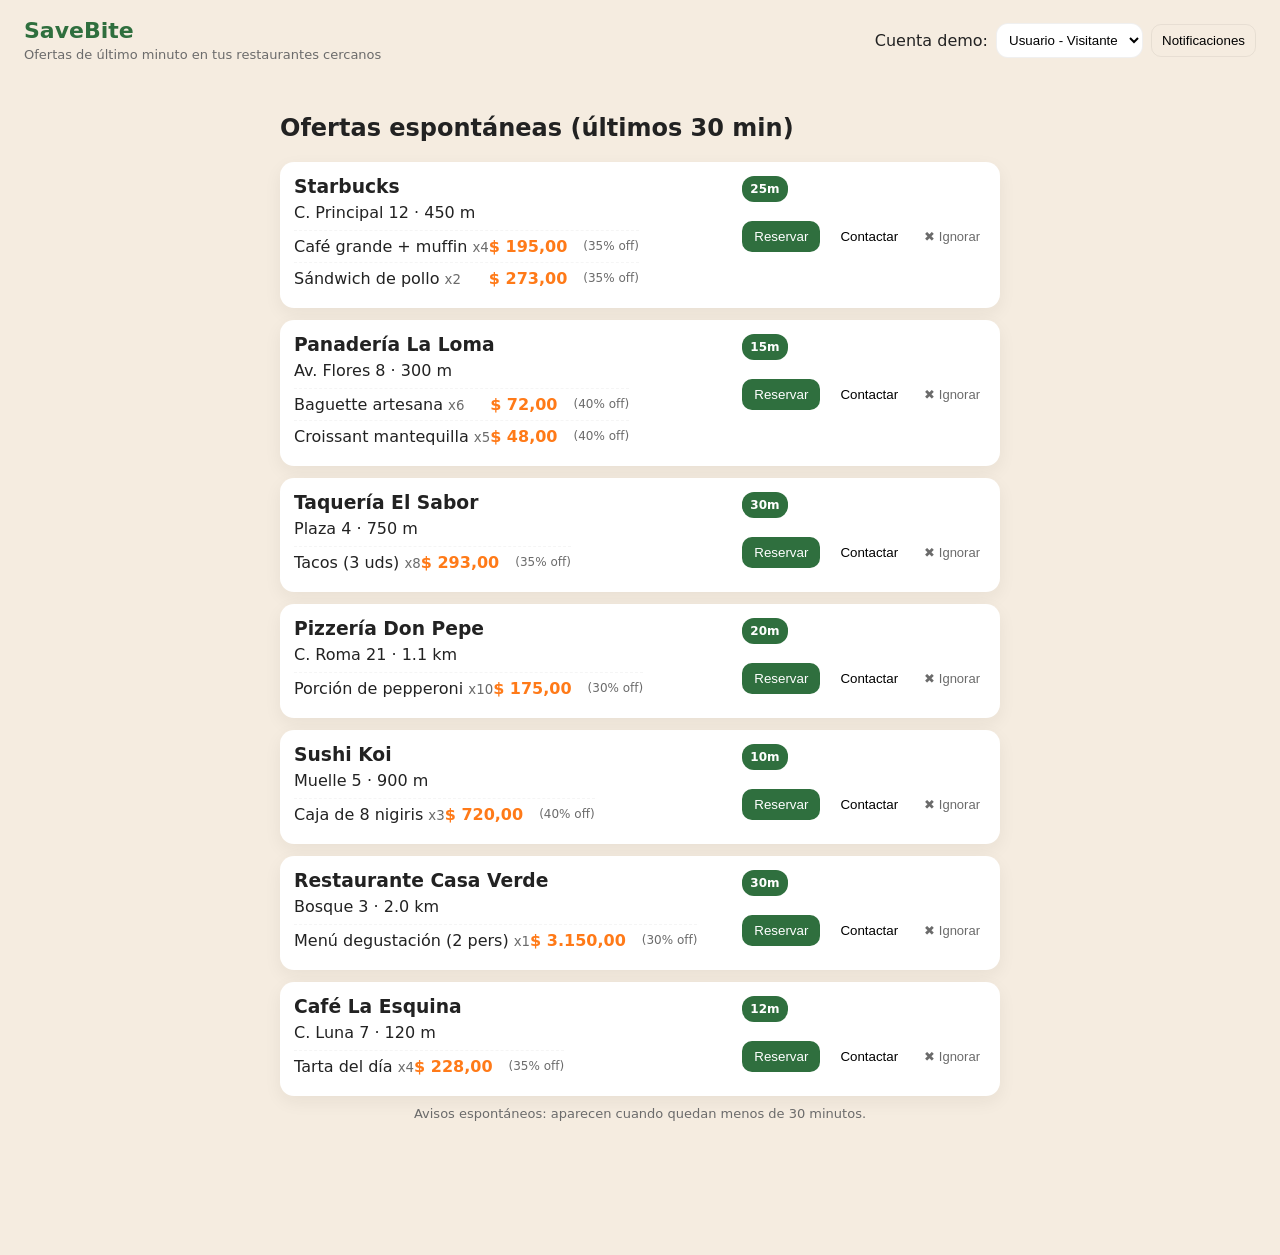
==== index.html @ 7e4fa048 "1er prototipo" ====
<!doctype html>
<html lang="es">
  <head>
    <meta charset="utf-8" />
    <meta name="viewport" content="width=device-width,initial-scale=1" />
    <title>SaveBite — Ofertas de último momento</title>
    <link rel="stylesheet" href="styles.css" />
  </head>
  <body>
    <header class="site-header">
      <div class="brand">
        <h1>SaveBite</h1>
        <p class="tag">Ofertas de último minuto en tus restaurantes cercanos</p>
      </div>
      <div class="controls">
        <label for="demoAccount">Cuenta demo:</label>
        <select id="demoAccount"></select>
        <button id="notifBtn" class="btn" title="Ver notificaciones">Notificaciones</button>
      </div>
    </header>

    <main class="layout">
      <section class="list-panel">
        <h2>Ofertas espontáneas (últimos 30 min)</h2>
        <div id="restaurants" class="cards"></div>
        <div class="live-note">Avisos espontáneos: aparecen cuando quedan menos de 30 minutos.</div>
      </section>
    </main>

    <div id="modal" class="modal hidden">
      <div class="modal-card">
        <h3 id="modal-title"></h3>
        <p id="modal-body"></p>
        <div class="modal-actions">
          <button id="confirmReserve" class="btn primary">Reservar</button>
          <button id="cancelReserve" class="btn">Cancelar</button>
        </div>
      </div>
    </div>

    <div id="notifModal" class="modal hidden">
      <div class="modal-card">
        <h3>Notificaciones</h3>
        <div id="notifList" style="max-height:320px;overflow:auto;margin-top:8px"></div>
        <div class="modal-actions">
          <button id="closeNotif" class="btn">Cerrar</button>
        </div>
      </div>
    </div>

    <script src="app.js"></script>
  </body>
</html>
---- styles.css ----
:root{
  --beige: #F5ECE0;
  --green: #2F6F3E; /* bosque */
  --orange: #FF7A18; /* acento */
  --muted: #6B6B6B;
  --card: #FFFFFF;
}
*{box-sizing:border-box}
body{font-family: system-ui, -apple-system, 'Segoe UI', Roboto, 'Helvetica Neue', Arial; margin:0;background:var(--beige);color:#222}
.site-header{display:flex;justify-content:space-between;align-items:center;padding:18px 24px;background:transparent}
.brand h1{margin:0;font-size:22px;color:var(--green)}
.brand .tag{margin:4px 0 0;color:var(--muted);font-size:13px}
.controls{display:flex;align-items:center;gap:8px}
select{padding:8px;border-radius:12px;border:1px solid rgba(0,0,0,0.06);background:#fff}

.controls .btn{padding:8px 10px;border-radius:10px;background:transparent;border:1px solid rgba(0,0,0,0.06)}
.controls .btn:hover{background:#fff8f2}

.layout{display:block;padding:14px}
.list-panel{width:100%;max-width:720px;margin:0 auto;padding-bottom:120px} /* extra space so bottom popup doesn't cover content */
.cards{display:flex;flex-direction:column;gap:12px}
.card{background:var(--card);padding:14px;border-radius:14px;box-shadow:0 6px 18px rgba(38,31,24,0.06);display:flex;justify-content:space-between;align-items:flex-start}
.card .badge-discount{display:inline-block;margin-left:8px;padding:4px 8px;border-radius:10px;background:#FFE9D6;color:var(--orange);font-weight:700;font-size:12px}
.card .meta{max-width:65%}
.card h3{margin:0 0 6px 0}
.badge{display:inline-block;padding:6px 8px;border-radius:12px;background:var(--green);color:#fff;font-weight:600;font-size:12px}
.price{font-weight:700;color:var(--orange)}
.item-list{margin:8px 0 0 0;padding:0;list-style:none}
.item-list li{display:flex;justify-content:space-between;padding:6px 0;border-top:1px dashed rgba(0,0,0,0.04)}
.btn{padding:8px 12px;border-radius:10px;border:0;background:transparent;cursor:pointer}
.btn.primary{background:var(--green);color:#fff}
.btn.ghost{background:transparent;border:1px solid rgba(0,0,0,0.06)}
.btn + .btn{margin-left:8px}

/* ignore button inside item row */
.item-list li{display:flex;justify-content:space-between;align-items:center;padding:6px 0;border-top:1px dashed rgba(0,0,0,0.04)}
.item-actions{display:flex;gap:8px;align-items:center}
.btn.ignore{background:transparent;color:var(--muted);padding:6px;border-radius:8px;font-size:13px}
.btn.ignore:hover{background:rgba(0,0,0,0.04)}
.live-note{margin-top:10px;color:var(--muted);font-size:13px;text-align:center}

.modal{position:fixed;inset:0;display:flex;align-items:center;justify-content:center;background:rgba(0,0,0,0.25)}
.modal.hidden{display:none}
.modal-card{background:var(--card);padding:18px;border-radius:14px;width:320px;box-shadow:0 10px 30px rgba(0,0,0,0.12)}
.modal-actions{display:flex;justify-content:flex-end;gap:8px;margin-top:12px}

/* Centered orange popup notice */
.popup-notice{position:fixed;left:50%;bottom:18px;transform:translateX(-50%) translateY(8px);width:90%;max-width:420px;background:var(--orange);color:#fff;border-radius:14px;padding:16px;box-shadow:0 14px 40px rgba(0,0,0,0.18);opacity:0;transition:all 260ms ease}
.popup-notice.visible{opacity:1;transform:translateX(-50%) translateY(0)}
.popup-notice .notice-content{display:flex;flex-direction:column;align-items:flex-start;gap:6px}
.popup-notice strong{font-size:18px}


@media(max-width:900px){
  body{padding:0}
  .site-header{padding:12px}
  .brand h1{font-size:20px}
  .list-panel{padding:8px}
}

/* Make page naturally scrollable for mobile */
html,body{height:100%}
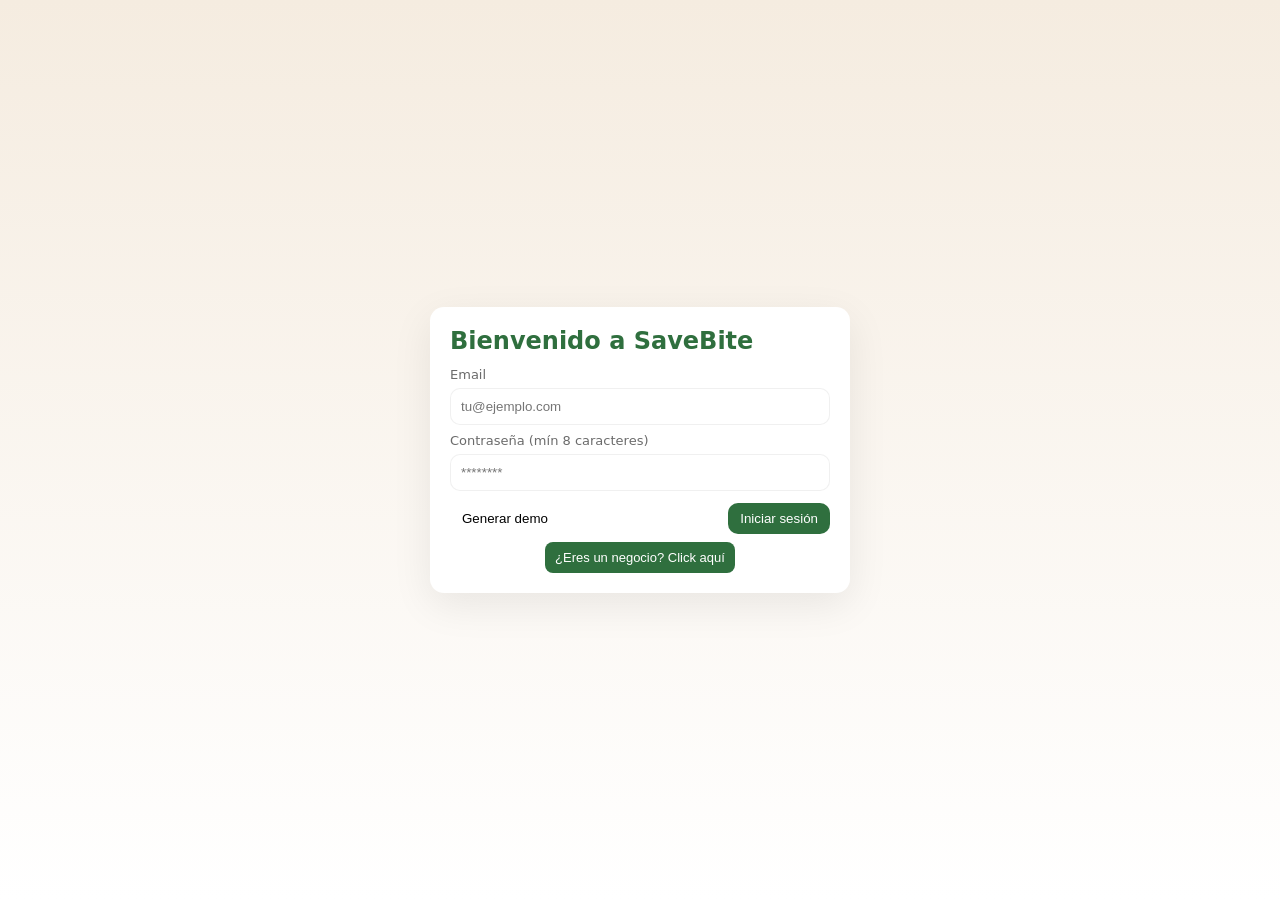
==== commit 8f0f4ae0: "working, dentro de lo que cabe" ====
--- a/index.html
+++ b/index.html
@@ -7,15 +7,43 @@
     <link rel="stylesheet" href="styles.css" />
   </head>
   <body>
+    <div id="loginScreen" class="login-screen">
+      <div class="login-card">
+        <h2>Bienvenido a SaveBite</h2>
+        <label class="lbl">Email
+          <input id="loginEmail" type="email" placeholder="tu@ejemplo.com" />
+        </label>
+        <label class="lbl">Contraseña (mín 8 caracteres)
+          <input id="loginPassword" type="password" minlength="8" placeholder="********" />
+        </label>
+        <div class="login-actions">
+          <button id="generateDemo" class="btn">Generar demo</button>
+          <button id="loginBtn" class="btn primary">Iniciar sesión</button>
+        </div>
+        <div style="margin-top:8px;text-align:center">
+          <button id="businessBtn" class="btn business">¿Eres un negocio? Click aquí</button>
+        </div>
+      </div>
+    </div>
+
+    <div id="appContent">
     <header class="site-header">
       <div class="brand">
-        <h1>SaveBite</h1>
-        <p class="tag">Ofertas de último minuto en tus restaurantes cercanos</p>
+        <div class="logo">SB</div>
+        <div>
+          <h1 class="title">SaveBite</h1>
+          <p class="tag small">Ofertas de último minuto en tus restaurantes cercanos</p>
+        </div>
       </div>
       <div class="controls">
-        <label for="demoAccount">Cuenta demo:</label>
-        <select id="demoAccount"></select>
-        <button id="notifBtn" class="btn" title="Ver notificaciones">Notificaciones</button>
+        <button id="menuBtn" class="btn" aria-label="Menu">☰</button>
+        <div class="profile-wrap">
+          <button id="profileBtn" class="btn profile" aria-label="Perfil">👤</button>
+          <div id="profileMenu" class="dropdown hidden">
+            <div id="profileName" style="font-weight:700"></div>
+            <div id="profileId" style="color:var(--muted);font-size:13px;margin-top:4px"></div>
+          </div>
+        </div>
       </div>
     </header>
 
@@ -48,6 +76,64 @@
       </div>
     </div>
 
+    <div id="purchaseModal" class="modal hidden">
+      <div class="modal-card">
+        <h3>Historial de compras (último mes)</h3>
+        <div id="purchaseList" style="max-height:360px;overflow:auto;margin-top:8px"></div>
+        <div class="modal-actions">
+          <button id="closePurchase" class="btn">Cerrar</button>
+        </div>
+      </div>
+    </div>
+
+    <div id="menuDropdown" class="dropdown hidden">
+      <div class="dropdown-item" id="menuNotif">Notificaciones</div>
+      <div class="dropdown-item" id="menuHistory">Historial de compras</div>
+      <div class="dropdown-item" id="menuLogout">Cerrar sesión</div>
+    </div>
+
+    <!-- Business full-screen login/register -->
+    <div id="businessScreen" class="login-screen hidden">
+      <div class="login-card">
+        <h2>Ingreso / Registro — Negocio</h2>
+        <label class="lbl">Email
+          <input id="bizEmail" type="email" placeholder="negocio@ejemplo.com" />
+        </label>
+        <label class="lbl">Contraseña (mín 8 caracteres)
+          <input id="bizPassword" type="password" minlength="8" placeholder="********" />
+        </label>
+        <label class="lbl">Nombre del negocio
+          <input id="bizName" type="text" placeholder="Panadería La Loma" />
+        </label>
+        <label class="lbl">Dirección
+          <input id="bizAddress" type="text" placeholder="Av. Ejemplo 123" />
+        </label>
+        <label class="lbl">Teléfono
+          <input id="bizPhone" type="tel" placeholder="+598 99 123 456" />
+        </label>
+        <label class="lbl">Categoría
+          <input id="bizCategory" type="text" placeholder="Cafetería" />
+        </label>
+        <div class="login-actions">
+          <button id="bizBack" class="btn">Volver</button>
+          <button id="bizDemo" class="btn">Agregar demo</button>
+          <button id="bizRegister" class="btn primary">Entrar</button>
+        </div>
+      </div>
+    </div>
+    </div>
+
+    <!-- Business dashboard (visible after business login) -->
+    <div id="bizDashboard" class="panel hidden" style="padding:18px;max-width:900px;margin:18px auto;border-radius:12px;background:var(--card)">
+      <h2>Panel del negocio</h2>
+      <div id="bizInfo" style="margin-top:6px;color:var(--muted)"></div>
+      <div class="login-actions" style="margin-top:12px">
+        <button id="bizAddOffer" class="btn">Agregar oferta</button>
+        <button id="bizClosePanel" class="btn">Cerrar panel</button>
+      </div>
+      <div id="bizOffers" style="margin-top:14px"></div>
+    </div>
+
     <script src="app.js"></script>
   </body>
 </html>
--- a/styles.css
+++ b/styles.css
@@ -8,13 +8,21 @@
 *{box-sizing:border-box}
 body{font-family: system-ui, -apple-system, 'Segoe UI', Roboto, 'Helvetica Neue', Arial; margin:0;background:var(--beige);color:#222}
 .site-header{display:flex;justify-content:space-between;align-items:center;padding:18px 24px;background:transparent}
-.brand h1{margin:0;font-size:22px;color:var(--green)}
-.brand .tag{margin:4px 0 0;color:var(--muted);font-size:13px}
+.brand{display:flex;align-items:center;gap:12px}
+.logo{width:56px;height:56px;background:linear-gradient(180deg,#fff,#fff8f0);border-radius:12px;display:flex;align-items:center;justify-content:center;font-weight:800;color:var(--green);font-size:20px;box-shadow:0 6px 18px rgba(38,31,24,0.04)}
+.title{margin:0;font-size:20px;color:var(--green)}
+.brand .tag{margin:4px 0 0;color:var(--muted);font-size:12px}
+.brand .small{font-size:12px}
 .controls{display:flex;align-items:center;gap:8px}
 select{padding:8px;border-radius:12px;border:1px solid rgba(0,0,0,0.06);background:#fff}
 
 .controls .btn{padding:8px 10px;border-radius:10px;background:transparent;border:1px solid rgba(0,0,0,0.06)}
 .controls .btn:hover{background:#fff8f2}
+.profile-wrap{position:relative}
+.dropdown{position:absolute;right:0;top:44px;background:var(--card);border-radius:10px;padding:10px;box-shadow:0 8px 20px rgba(0,0,0,0.12);z-index:60}
+.dropdown.hidden{display:none}
+.dropdown-item{padding:10px 12px;border-radius:8px;cursor:pointer}
+.dropdown-item:hover{background:rgba(0,0,0,0.04)}
 
 .layout{display:block;padding:14px}
 .list-panel{width:100%;max-width:720px;margin:0 auto;padding-bottom:120px} /* extra space so bottom popup doesn't cover content */
@@ -32,9 +40,14 @@
 .btn.ghost{background:transparent;border:1px solid rgba(0,0,0,0.06)}
 .btn + .btn{margin-left:8px}
 
+/* icon button */
+.btn.icon{padding:8px;width:40px;height:36px;display:inline-flex;align-items:center;justify-content:center;border-radius:10px}
+
 /* ignore button inside item row */
 .item-list li{display:flex;justify-content:space-between;align-items:center;padding:6px 0;border-top:1px dashed rgba(0,0,0,0.04)}
-.item-actions{display:flex;gap:8px;align-items:center}
+.item-actions{display:flex;gap:8px;align-items:center;justify-content:flex-end}
+.aside{display:flex;flex-direction:column;align-items:flex-end;gap:10px;min-width:120px}
+.badge{align-self:flex-end}
 .btn.ignore{background:transparent;color:var(--muted);padding:6px;border-radius:8px;font-size:13px}
 .btn.ignore:hover{background:rgba(0,0,0,0.04)}
 .live-note{margin-top:10px;color:var(--muted);font-size:13px;text-align:center}
@@ -60,3 +73,25 @@
 
 /* Make page naturally scrollable for mobile */
 html,body{height:100%}
+
+/* Login screen */
+.login-screen{position:fixed;inset:0;background:linear-gradient(180deg,var(--beige),#fff);display:flex;align-items:center;justify-content:center;padding:20px;z-index:80}
+.login-card{width:100%;max-width:420px;background:var(--card);padding:20px;border-radius:14px;box-shadow:0 12px 40px rgba(0,0,0,0.08);text-align:left}
+.login-card h2{margin:0 0 12px 0;color:var(--green)}
+.login-card .lbl{display:block;margin:8px 0;font-size:13px;color:var(--muted)}
+.login-card input{width:100%;padding:10px;border-radius:10px;border:1px solid rgba(0,0,0,0.06);margin-top:6px}
+.login-actions{display:flex;justify-content:space-between;gap:8px;margin-top:12px}
+.login-screen.hidden{display:none}
+
+/* hide app while login */
+#appContent.hidden{display:none}
+
+/* hide biz dashboard when marked hidden */
+#bizDashboard.hidden{display:none}
+
+/* business button styling */
+.btn.business{background:var(--green);color:#fff;padding:8px 10px;border-radius:8px;font-size:13px}
+.btn.business:hover{opacity:0.95}
+
+/* business modal adjustments reuse .modal and .modal-card */
+.modal .modal-card input{margin-top:6px}
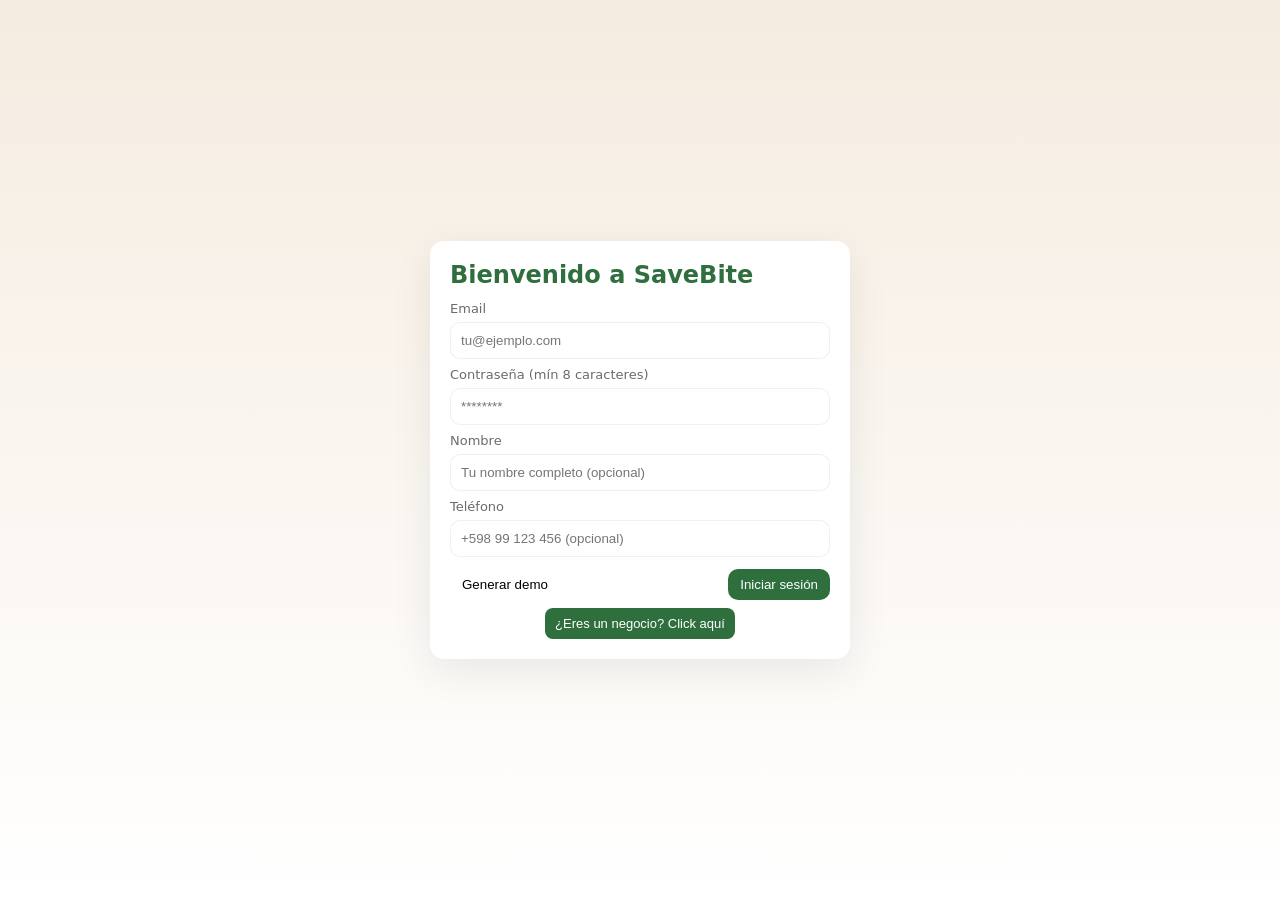
==== commit 2fbffd01: "full 1.0" ====
--- a/index.html
+++ b/index.html
@@ -5,6 +5,7 @@
     <meta name="viewport" content="width=device-width,initial-scale=1" />
     <title>SaveBite — Ofertas de último momento</title>
     <link rel="stylesheet" href="styles.css" />
+      <link rel="icon" href="leaf-transparent.png" type="image/png" />
   </head>
   <body>
     <div id="loginScreen" class="login-screen">
@@ -15,6 +16,12 @@
         </label>
         <label class="lbl">Contraseña (mín 8 caracteres)
           <input id="loginPassword" type="password" minlength="8" placeholder="********" />
+        </label>
+        <label class="lbl">Nombre
+          <input id="loginName" type="text" placeholder="Tu nombre completo (opcional)" />
+        </label>
+        <label class="lbl">Teléfono
+          <input id="loginPhone" type="tel" placeholder="+598 99 123 456 (opcional)" />
         </label>
         <div class="login-actions">
           <button id="generateDemo" class="btn">Generar demo</button>
@@ -29,7 +36,7 @@
     <div id="appContent">
     <header class="site-header">
       <div class="brand">
-        <div class="logo">SB</div>
+        <div class="logo"><img src="leaf.png" alt="SaveBite logo" /></div>
         <div>
           <h1 class="title">SaveBite</h1>
           <p class="tag small">Ofertas de último minuto en tus restaurantes cercanos</p>
@@ -40,8 +47,9 @@
         <div class="profile-wrap">
           <button id="profileBtn" class="btn profile" aria-label="Perfil">👤</button>
           <div id="profileMenu" class="dropdown hidden">
-            <div id="profileName" style="font-weight:700"></div>
-            <div id="profileId" style="color:var(--muted);font-size:13px;margin-top:4px"></div>
+              <div id="profileName" style="font-weight:700"></div>
+              <div id="profilePhone" style="color:var(--muted);font-size:13px;margin-top:4px"></div>
+              <div id="profileId" style="color:var(--muted);font-size:13px;margin-top:4px"></div>
           </div>
         </div>
       </div>
--- a/styles.css
+++ b/styles.css
@@ -7,19 +7,20 @@
 }
 *{box-sizing:border-box}
 body{font-family: system-ui, -apple-system, 'Segoe UI', Roboto, 'Helvetica Neue', Arial; margin:0;background:var(--beige);color:#222}
-.site-header{display:flex;justify-content:space-between;align-items:center;padding:18px 24px;background:transparent}
+.site-header{display:flex;justify-content:space-between;align-items:center;padding:18px 24px;background:var(--green);color:#ffffff}
 .brand{display:flex;align-items:center;gap:12px}
-.logo{width:56px;height:56px;background:linear-gradient(180deg,#fff,#fff8f0);border-radius:12px;display:flex;align-items:center;justify-content:center;font-weight:800;color:var(--green);font-size:20px;box-shadow:0 6px 18px rgba(38,31,24,0.04)}
-.title{margin:0;font-size:20px;color:var(--green)}
-.brand .tag{margin:4px 0 0;color:var(--muted);font-size:12px}
+.logo{width:56px;height:56px;background:linear-gradient(180deg,#fff,#fff8f0);border-radius:12px;display:flex;align-items:center;justify-content:center;font-weight:800;color:var(--green);font-size:20px;box-shadow:0 6px 18px rgba(38,31,24,0.06)}
+.logo img{width:100%;height:100%;object-fit:cover;border-radius:12px;display:block}
+.title{margin:0;font-size:20px;color:#ffffff}
+.brand .tag{margin:4px 0 0;color:rgba(255,255,255,0.9);font-size:12px}
 .brand .small{font-size:12px}
 .controls{display:flex;align-items:center;gap:8px}
 select{padding:8px;border-radius:12px;border:1px solid rgba(0,0,0,0.06);background:#fff}
 
-.controls .btn{padding:8px 10px;border-radius:10px;background:transparent;border:1px solid rgba(0,0,0,0.06)}
-.controls .btn:hover{background:#fff8f2}
+.controls .btn{padding:8px 10px;border-radius:10px;background:transparent;border:1px solid rgba(255,255,255,0.12);color:#ffffff}
+.controls .btn:hover{background:rgba(255,255,255,0.06)}
 .profile-wrap{position:relative}
-.dropdown{position:absolute;right:0;top:44px;background:var(--card);border-radius:10px;padding:10px;box-shadow:0 8px 20px rgba(0,0,0,0.12);z-index:60}
+.dropdown{position:absolute;right:0;top:44px;background:var(--card);border-radius:10px;padding:10px;box-shadow:0 8px 20px rgba(0,0,0,0.12);z-index:60;color:#222;min-width:220px;max-width:360px;text-align:left}
 .dropdown.hidden{display:none}
 .dropdown-item{padding:10px 12px;border-radius:8px;cursor:pointer}
 .dropdown-item:hover{background:rgba(0,0,0,0.04)}
@@ -41,7 +42,7 @@
 .btn + .btn{margin-left:8px}
 
 /* icon button */
-.btn.icon{padding:8px;width:40px;height:36px;display:inline-flex;align-items:center;justify-content:center;border-radius:10px}
+.btn.icon{padding:8px;width:40px;height:36px;display:inline-flex;align-items:center;justify-content:center;border-radius:10px;color:inherit}
 
 /* ignore button inside item row */
 .item-list li{display:flex;justify-content:space-between;align-items:center;padding:6px 0;border-top:1px dashed rgba(0,0,0,0.04)}
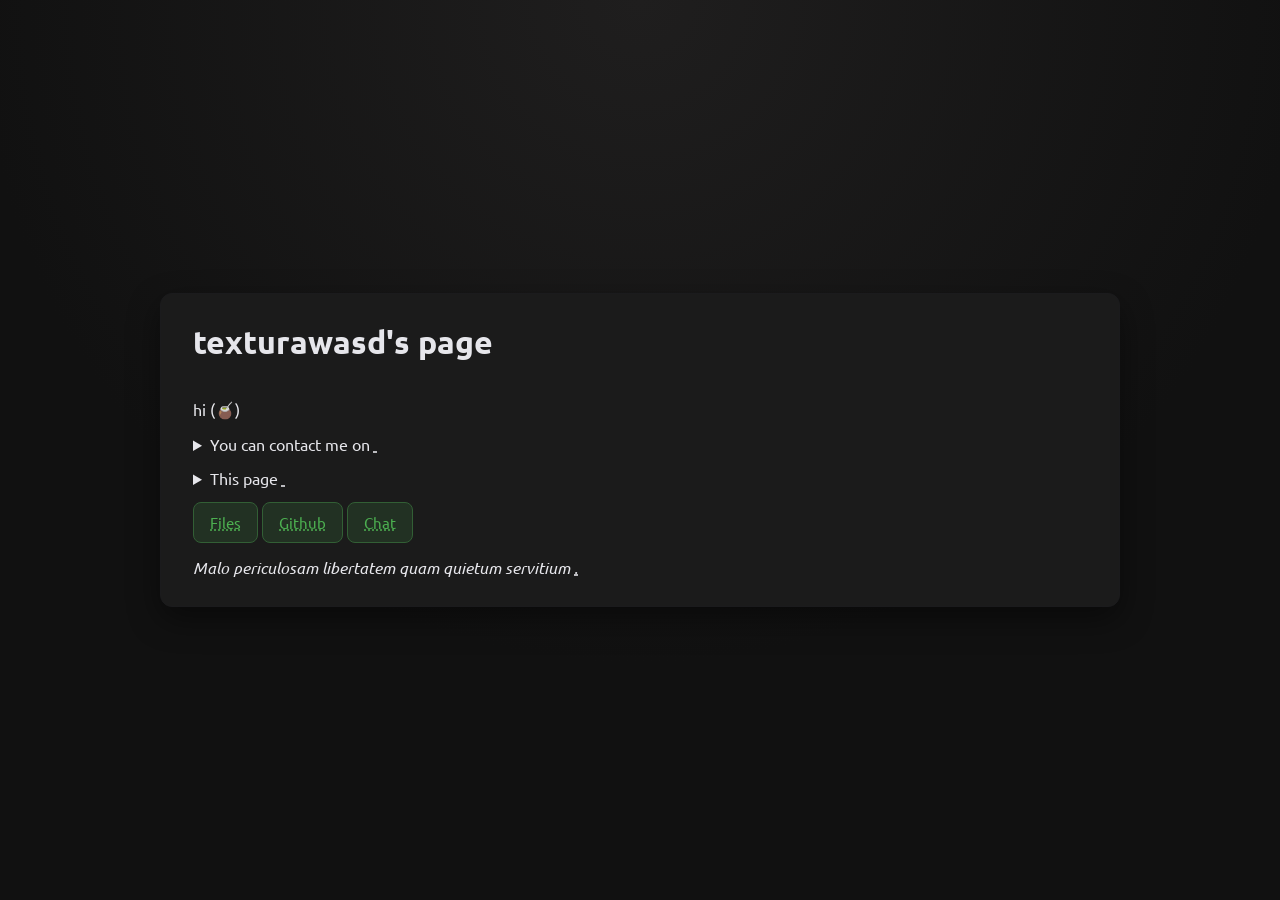
==== commit 6cd93a67: "upload" ====
--- a/index.html
+++ b/index.html
@@ -1,147 +1,148 @@
-<!doctype html>
-<html lang="es">
-  <head>
-    <meta charset="utf-8" />
-    <meta name="viewport" content="width=device-width,initial-scale=1" />
-    <title>SaveBite — Ofertas de último momento</title>
-    <link rel="stylesheet" href="styles.css" />
-      <link rel="icon" href="leaf-transparent.png" type="image/png" />
-  </head>
-  <body>
-    <div id="loginScreen" class="login-screen">
-      <div class="login-card">
-        <h2>Bienvenido a SaveBite</h2>
-        <label class="lbl">Email
-          <input id="loginEmail" type="email" placeholder="tu@ejemplo.com" />
-        </label>
-        <label class="lbl">Contraseña (mín 8 caracteres)
-          <input id="loginPassword" type="password" minlength="8" placeholder="********" />
-        </label>
-        <label class="lbl">Nombre
-          <input id="loginName" type="text" placeholder="Tu nombre completo (opcional)" />
-        </label>
-        <label class="lbl">Teléfono
-          <input id="loginPhone" type="tel" placeholder="+598 99 123 456 (opcional)" />
-        </label>
-        <div class="login-actions">
-          <button id="generateDemo" class="btn">Generar demo</button>
-          <button id="loginBtn" class="btn primary">Iniciar sesión</button>
+<!DOCTYPE html>
+<html lang="en">
+<head>
+    <meta charset="UTF-8">
+    <title>/home/texturawasd</title>
+    <meta name="viewport" content="width=device-width, initial-scale=1">
+
+    <link rel="icon" type="image/png" href="favicon.png">
+
+    <link
+        href="https://fonts.googleapis.com/css2?family=Ubuntu:wght@300;400;500;700&display=swap"
+        rel="stylesheet"
+    >
+    <link rel="stylesheet" href="/style.css">
+</head>
+
+<body>
+    <div class="card">
+        <h1>texturawasd's page</h1>
+
+        <p>hi (🧉)</p>
+
+        <details>
+            <summary>
+                You can contact me on
+                <abbr title="(click to expand)">&nbsp;</abbr>
+            </summary>
+
+            <p>
+                <abbr title="(formerly Twitter)">X</abbr>:
+                <a
+                    href="https://x.com/texturawasd"
+                    target="_blank"
+                    rel="noopener noreferrer"
+                >
+                    @texturawasd
+                </a>
+                <br>
+
+                Bluesky:
+                <a
+                    href="https://bsky.app/profile/texturawasd.bsky.social"
+                    target="_blank"
+                    rel="noopener noreferrer"
+                >
+                    @texturawasd.bsky.social
+                </a>
+                <br>
+
+                Steam:
+                <a
+                    href="https://steamcommunity.com/id/texturawasd/"
+                    target="_blank"
+                    rel="noopener noreferrer"
+                >
+                    texturawasd
+                </a>
+                <br>
+
+                Instagram:
+                <a
+                    href="https://www.instagram.com/texturawasd/"
+                    target="_blank"
+                    rel="noopener noreferrer"
+                >
+                    texturawasd
+                </a>
+                <br>
+
+                Signal:
+                <a
+                    href="https://signal.me/#eu/vmPwLPTc3_rsViKOyuFu92KsBBVtzkVRHPcDGw2pFwAcLl8BdmdDBr7crJ3nYCB6"
+                    target="_blank"
+                    rel="noopener noreferrer"
+                >
+                    texturawasd.59
+                </a>
+                <br>
+
+                Discord: texturawasd
+                <br>
+
+                or email me:
+                <a href="mailto:texturawasd@gmail.com">
+                    texturawasd@gmail.com
+                </a>
+            </p>
+        </details>
+<!--
+        <p>
+            -&gt; Caddy server v2.11.3 at texturawasd.ddns.net, host:
+            <abbr title="running on my pc in my house">
+                Arch Linux
+            </abbr>
+        </p>
+-->
+        <details>
+            <summary>
+                This page
+                <abbr title="(click to expand)">&nbsp;</abbr>
+            </summary>
+            <p>
+            Caddy server v2.11.3 at texturawasd.ddns.net<br>
+            host: <a 
+                      href="https://archlinux.org"
+                      target="_blank"
+                      rel="noopener noreferrer"
+                  > 
+                      <abbr title="Arch Linux, the archi-distro">archlinux,</abbr>
+                  </a>
+                  <a href="/info"
+                            > <abbr title="in my home">running on my pc</abbr>
+                  </a>
+            </p>
+        </details>
+
+        <div>
+            <a class="btn" href="/files">
+                <abbr title="just file storage, that's it">Files</abbr>
+            </a>
+
+            <a
+                class="btn"
+                href="https://github.com/texturawasd"
+                target="_blank"
+                rel="noopener noreferrer"
+            >
+                <abbr title="some projects on github so its nice to look at">
+                    Github
+                </abbr>
+            </a>
+        
+            <a class="btn" href="/chat">
+                <abbr title="locally run ai chat">Chat</abbr>
+            </a>
         </div>
-        <div style="margin-top:8px;text-align:center">
-          <button id="businessBtn" class="btn business">¿Eres un negocio? Click aquí</button>
-        </div>
-      </div>
+
+        <p>
+            <i>
+                Malo periculosam libertatem quam quietum servitium
+                <abbr title="Quote from buzzheavier.com, fucking based and the best file hosting service ever">
+                    .
+                </abbr>
+            </i>
+        </p>
     </div>
-
-    <div id="appContent">
-    <header class="site-header">
-      <div class="brand">
-        <div class="logo"><img src="leaf.png" alt="SaveBite logo" /></div>
-        <div>
-          <h1 class="title">SaveBite</h1>
-          <p class="tag small">Ofertas de último minuto en tus restaurantes cercanos</p>
-        </div>
-      </div>
-      <div class="controls">
-        <button id="menuBtn" class="btn" aria-label="Menu">☰</button>
-        <div class="profile-wrap">
-          <button id="profileBtn" class="btn profile" aria-label="Perfil">👤</button>
-          <div id="profileMenu" class="dropdown hidden">
-              <div id="profileName" style="font-weight:700"></div>
-              <div id="profilePhone" style="color:var(--muted);font-size:13px;margin-top:4px"></div>
-              <div id="profileId" style="color:var(--muted);font-size:13px;margin-top:4px"></div>
-          </div>
-        </div>
-      </div>
-    </header>
-
-    <main class="layout">
-      <section class="list-panel">
-        <h2>Ofertas espontáneas (últimos 30 min)</h2>
-        <div id="restaurants" class="cards"></div>
-        <div class="live-note">Avisos espontáneos: aparecen cuando quedan menos de 30 minutos.</div>
-      </section>
-    </main>
-
-    <div id="modal" class="modal hidden">
-      <div class="modal-card">
-        <h3 id="modal-title"></h3>
-        <p id="modal-body"></p>
-        <div class="modal-actions">
-          <button id="confirmReserve" class="btn primary">Reservar</button>
-          <button id="cancelReserve" class="btn">Cancelar</button>
-        </div>
-      </div>
-    </div>
-
-    <div id="notifModal" class="modal hidden">
-      <div class="modal-card">
-        <h3>Notificaciones</h3>
-        <div id="notifList" style="max-height:320px;overflow:auto;margin-top:8px"></div>
-        <div class="modal-actions">
-          <button id="closeNotif" class="btn">Cerrar</button>
-        </div>
-      </div>
-    </div>
-
-    <div id="purchaseModal" class="modal hidden">
-      <div class="modal-card">
-        <h3>Historial de compras (último mes)</h3>
-        <div id="purchaseList" style="max-height:360px;overflow:auto;margin-top:8px"></div>
-        <div class="modal-actions">
-          <button id="closePurchase" class="btn">Cerrar</button>
-        </div>
-      </div>
-    </div>
-
-    <div id="menuDropdown" class="dropdown hidden">
-      <div class="dropdown-item" id="menuNotif">Notificaciones</div>
-      <div class="dropdown-item" id="menuHistory">Historial de compras</div>
-      <div class="dropdown-item" id="menuLogout">Cerrar sesión</div>
-    </div>
-
-    <!-- Business full-screen login/register -->
-    <div id="businessScreen" class="login-screen hidden">
-      <div class="login-card">
-        <h2>Ingreso / Registro — Negocio</h2>
-        <label class="lbl">Email
-          <input id="bizEmail" type="email" placeholder="negocio@ejemplo.com" />
-        </label>
-        <label class="lbl">Contraseña (mín 8 caracteres)
-          <input id="bizPassword" type="password" minlength="8" placeholder="********" />
-        </label>
-        <label class="lbl">Nombre del negocio
-          <input id="bizName" type="text" placeholder="Panadería La Loma" />
-        </label>
-        <label class="lbl">Dirección
-          <input id="bizAddress" type="text" placeholder="Av. Ejemplo 123" />
-        </label>
-        <label class="lbl">Teléfono
-          <input id="bizPhone" type="tel" placeholder="+598 99 123 456" />
-        </label>
-        <label class="lbl">Categoría
-          <input id="bizCategory" type="text" placeholder="Cafetería" />
-        </label>
-        <div class="login-actions">
-          <button id="bizBack" class="btn">Volver</button>
-          <button id="bizDemo" class="btn">Agregar demo</button>
-          <button id="bizRegister" class="btn primary">Entrar</button>
-        </div>
-      </div>
-    </div>
-    </div>
-
-    <!-- Business dashboard (visible after business login) -->
-    <div id="bizDashboard" class="panel hidden" style="padding:18px;max-width:900px;margin:18px auto;border-radius:12px;background:var(--card)">
-      <h2>Panel del negocio</h2>
-      <div id="bizInfo" style="margin-top:6px;color:var(--muted)"></div>
-      <div class="login-actions" style="margin-top:12px">
-        <button id="bizAddOffer" class="btn">Agregar oferta</button>
-        <button id="bizClosePanel" class="btn">Cerrar panel</button>
-      </div>
-      <div id="bizOffers" style="margin-top:14px"></div>
-    </div>
-
-    <script src="app.js"></script>
-  </body>
+</body>
 </html>
--- a/style.css
+++ b/style.css
@@ -0,0 +1,94 @@
+:root {
+    --bg: #0f0f12;
+    --panel: #1b1b1b;
+    --text: #e6e6eb;
+    --muted: #9a9aaa;
+    --accent: #4caf50;
+    --accent-dim: #325f35;
+}
+
+* { box-sizing: border-box; }
+
+body {
+    margin: 0;
+    /* font-family: system-ui, -apple-system, Segoe UI, Roboto, Ubuntu, Cantarell, sans-serif; */
+      font-family: 'Ubuntu', sans-serif;
+    /*background: radial-gradient(circle at top, #181b21 0%, #0b0c0f 60%); */
+    background: radial-gradient(circle at top, #1f1e1e 0%, #111111 60%);
+    color: var(--text);
+    display: flex;
+    align-items: center;
+    justify-content: center;
+    min-height: 100vh;
+    padding: 10px; /* add some padding around edges */
+}
+
+.card {
+    background: var(--panel);
+    border: 1px solid #1b1b1d;
+    border-radius: 12px;
+    padding: 28px 32px;
+    width: 100%;
+    max-width: 960px;
+    box-shadow: 0 12px 32px rgba(0, 0, 0, 0.45);
+    display: flex;
+    flex-direction: column;
+    gap: 14px; /* you can tune this */
+    position: relative;
+}
+
+.ipbox {
+    background: #0c0e11;
+    border: 1px solid #22252b;
+    border-radius: 8px;
+    padding: 12px 14px;
+    font-family: monospace;
+    font-size: 1rem;
+    display: flex;
+    justify-content: space-between;
+    align-items: center;
+    gap: 10px;
+    flex-shrink: 0;
+}
+
+.copy-btn {
+    font-family: inherit;
+    font-size: .9rem;
+    padding: 6px 10px;
+    border-radius: 6px;
+    border: 1px solid var(--accent-dim);
+    background: rgba(76,175,80,.15);
+    color: var(--accent);
+    cursor: pointer;
+}
+
+.copy-btn:active {
+    transform: scale(.97);
+}
+
+.btn {
+    display: inline-block;
+    padding: 10px 16px;
+    border-radius: 8px;
+    border: 1px solid #325f35;
+    background: rgba(76,175,80,.15);
+    color: #4caf50;
+    text-decoration: none;
+    font-size: .95rem;
+    cursor: pointer;
+    align-self: flex-start;
+}
+.btn:hover {
+    background: rgba(76,175,80,.25);
+}
+
+
+
+
+h1 {
+    margin-top: 0;
+}
+
+p {
+    margin: 0;
+}
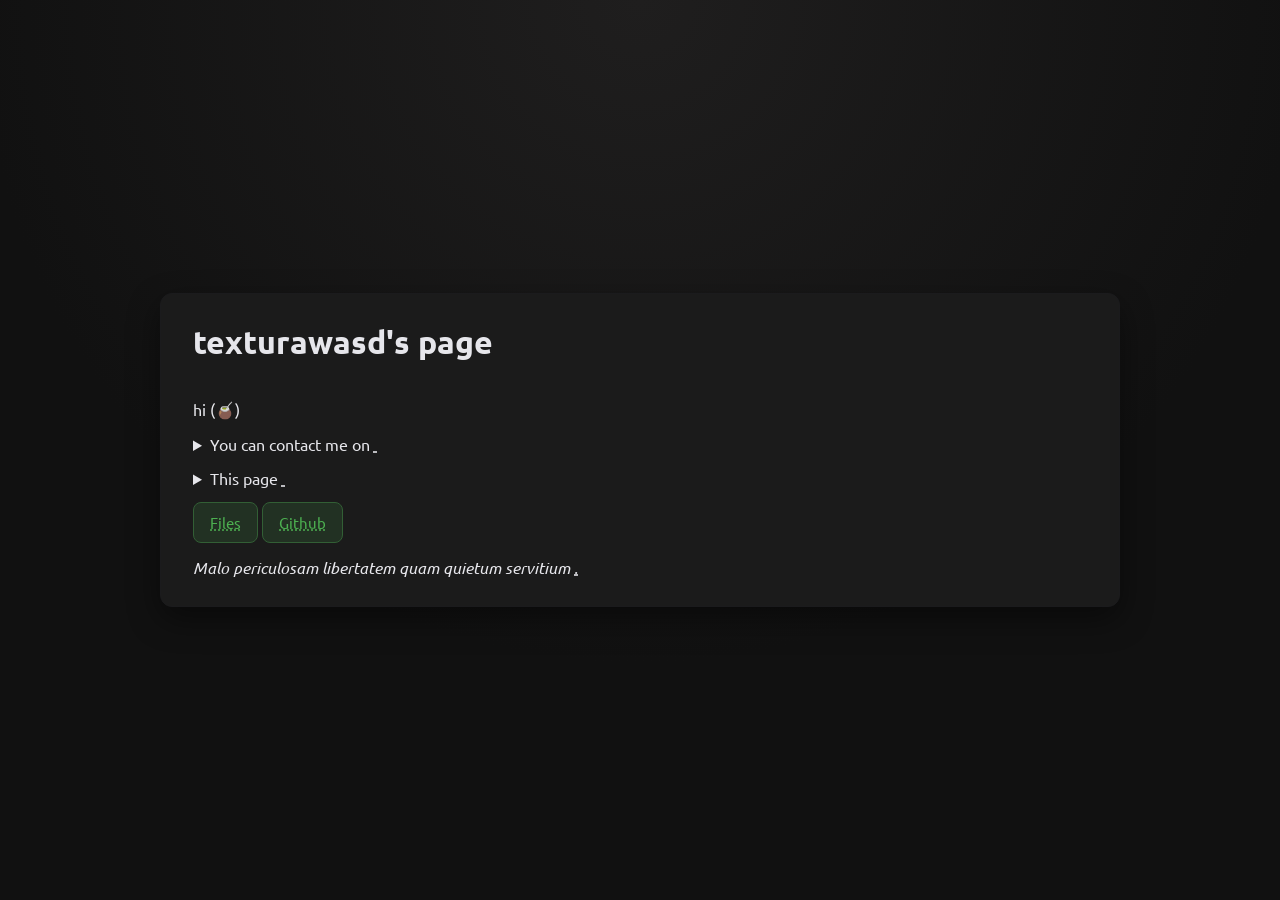
==== commit a10d9fd1: "asd" ====
--- a/index.html
+++ b/index.html
@@ -88,7 +88,7 @@
         </details>
 <!--
         <p>
-            -&gt; Caddy server v2.11.3 at texturawasd.ddns.net, host:
+            -&gt; Caddy server v2.11.3 at texturawasd.net, host:
             <abbr title="running on my pc in my house">
                 Arch Linux
             </abbr>
@@ -100,7 +100,7 @@
                 <abbr title="(click to expand)">&nbsp;</abbr>
             </summary>
             <p>
-            Caddy server v2.11.3 at texturawasd.ddns.net<br>
+            Caddy server v2.11.4 at texturawasd.net<br>
             host: <a 
                       href="https://archlinux.org"
                       target="_blank"
@@ -129,10 +129,10 @@
                     Github
                 </abbr>
             </a>
-        
+       <!-- 
             <a class="btn" href="/chat">
                 <abbr title="locally run ai chat">Chat</abbr>
-            </a>
+            </a> -->
         </div>
 
         <p>
